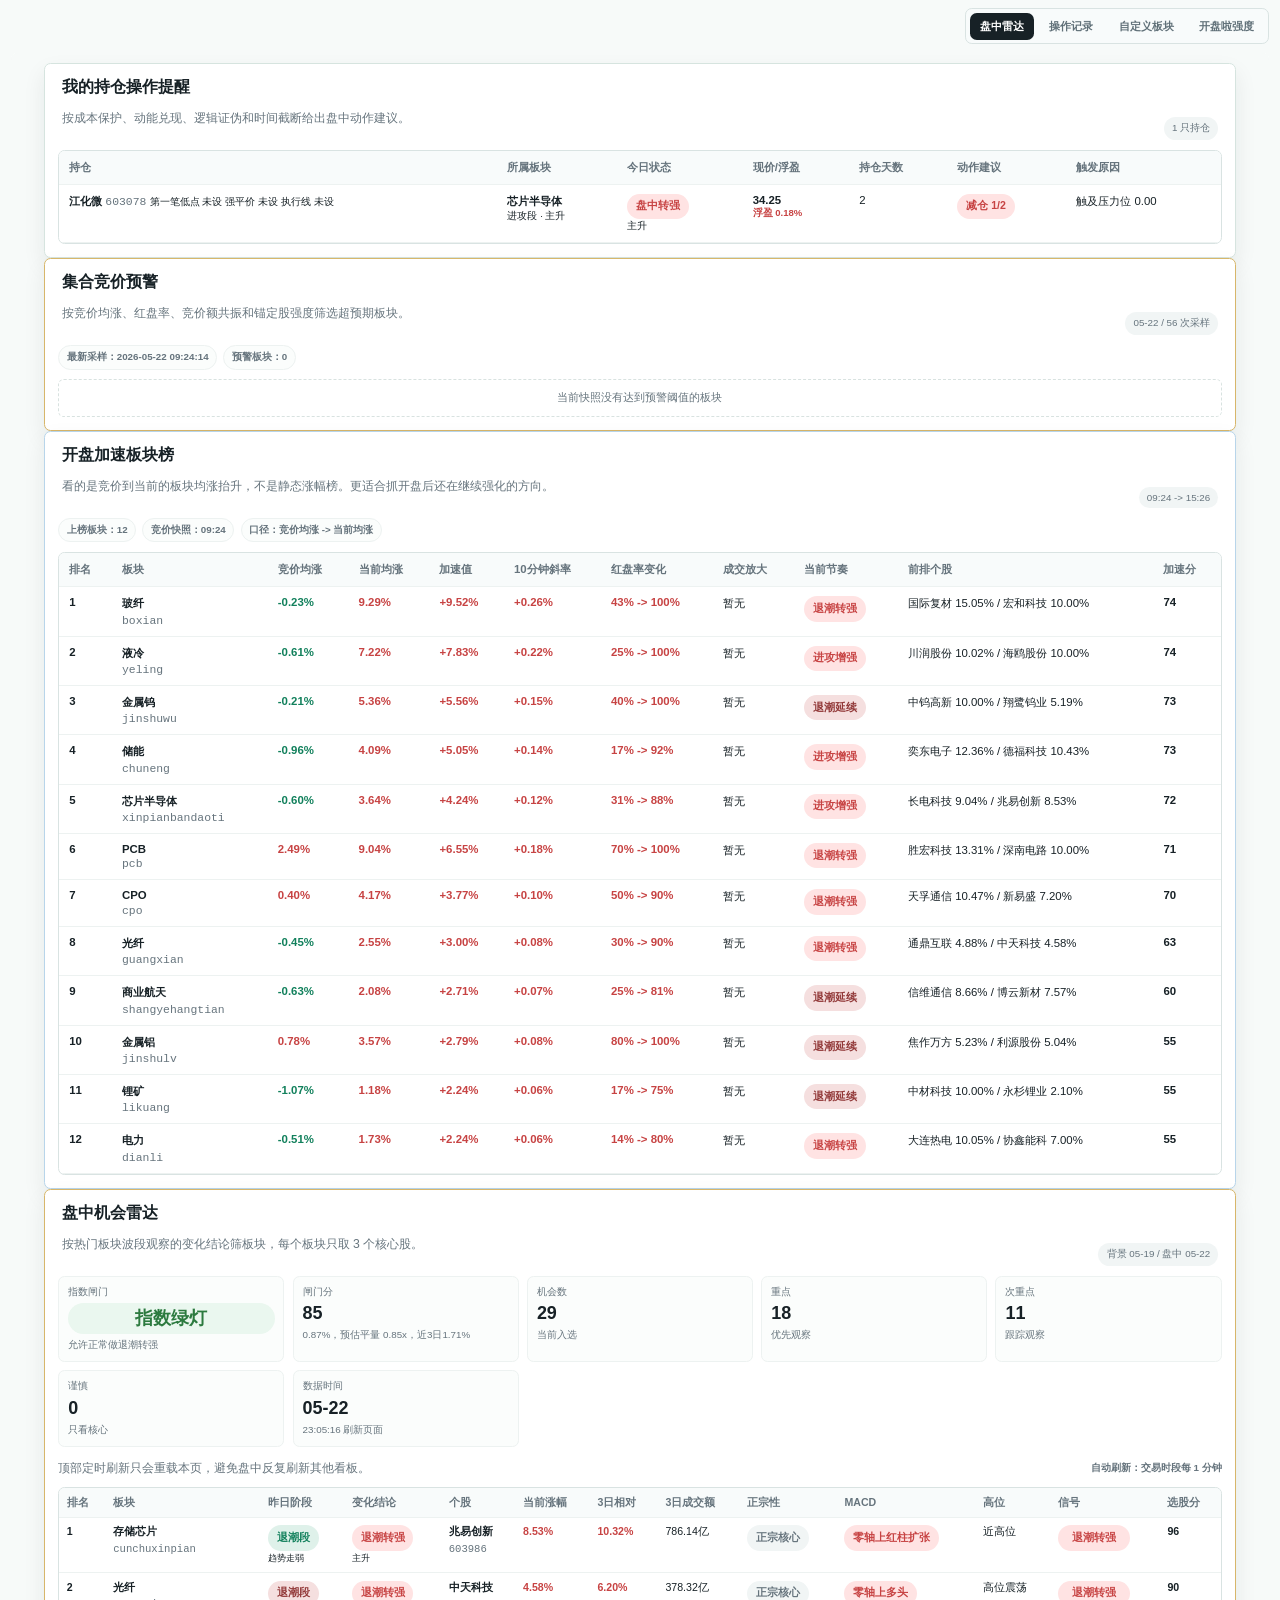
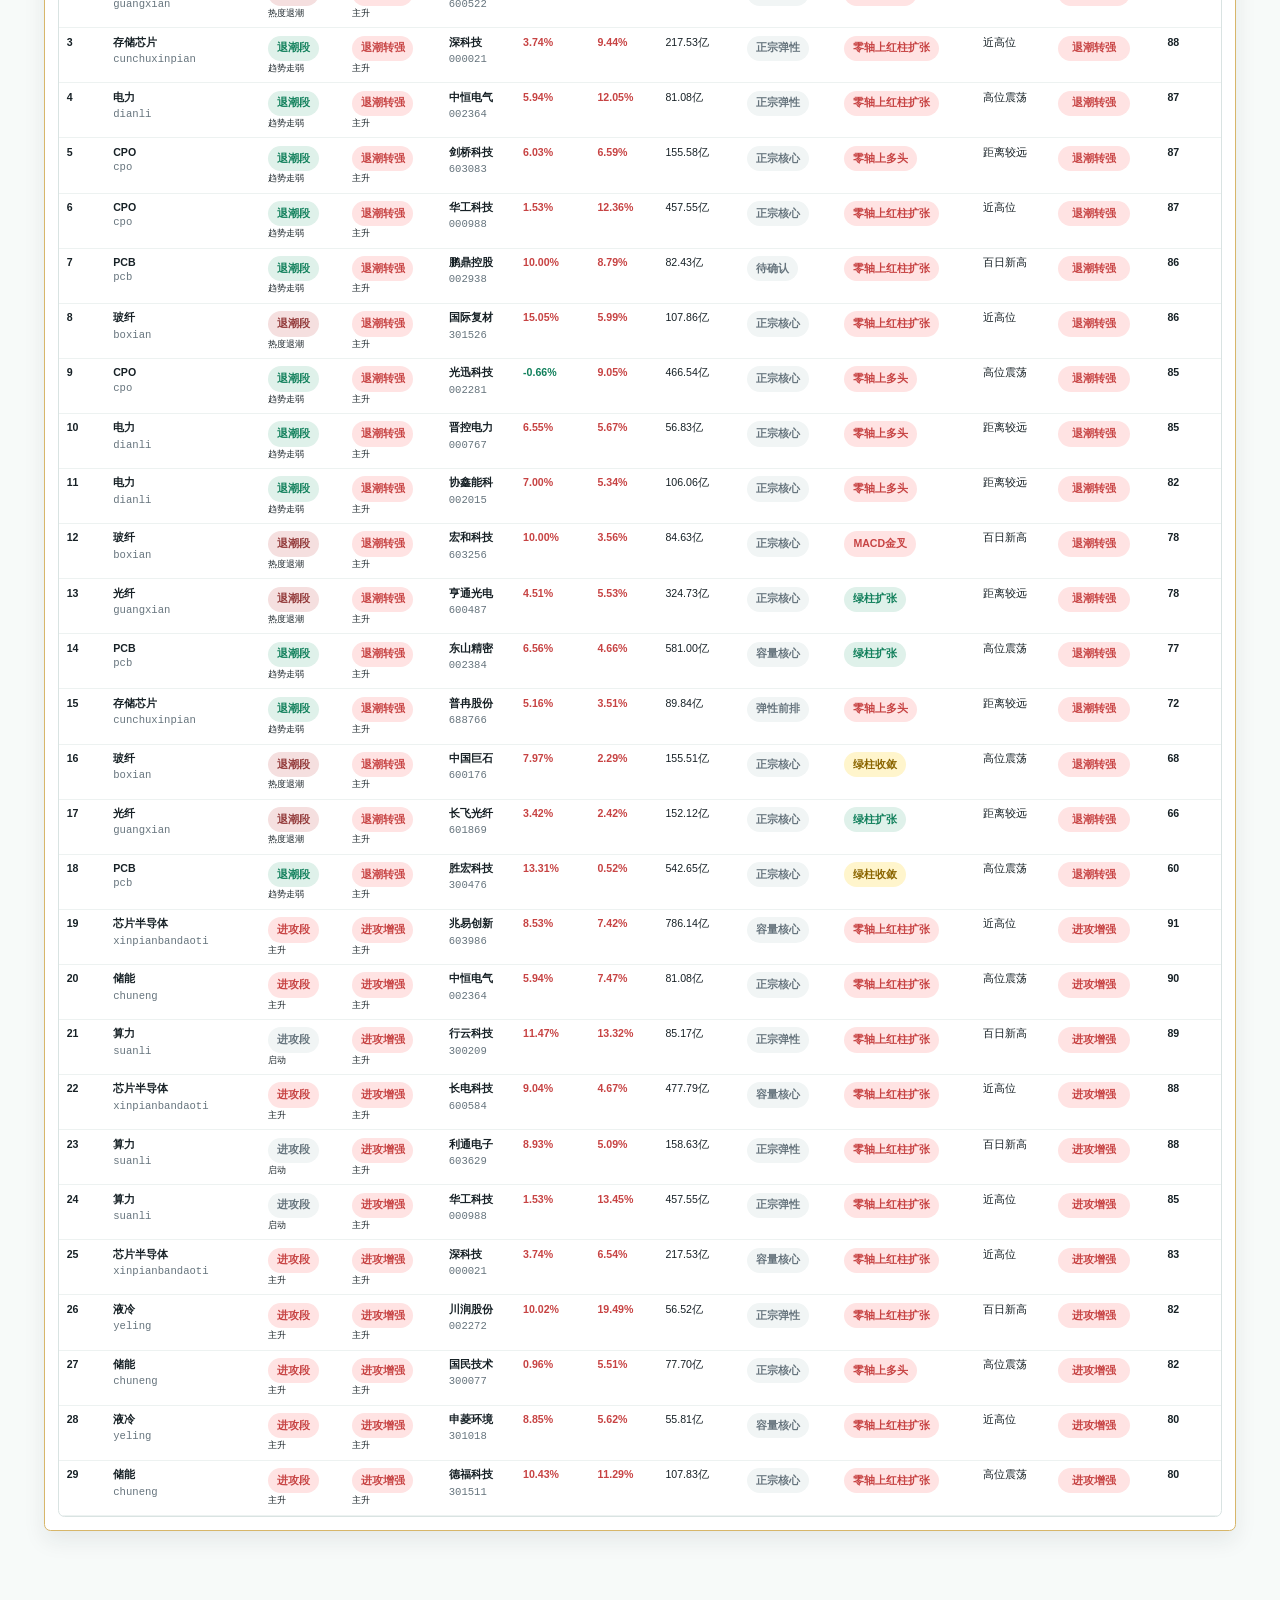
==== web/index.html @ 6c96b7da "Update dashboard data and UI" ====
﻿<!doctype html>
<html lang="zh-CN">
  <head>
    <meta charset="utf-8">
    <meta name="viewport" content="width=device-width, initial-scale=1">
    <title>题材数据看板</title>
    <link rel="stylesheet" href="./tabs.css">
  </head>
  <body>
    <main class="shell">
      <header class="top-switcher" aria-label="数据源切换">
        <nav class="tabs" aria-label="数据源切换">
          <button class="tab active" data-target="intraday">盘中雷达</button>
          <button class="tab" data-target="trades">操作记录</button>
          <button class="tab" data-target="custom">自定义板块</button>
          <button class="tab" data-target="kpl">开盘啦强度</button>
        </nav>
      </header>

      <section class="panel active" id="panel-intraday">
        <iframe title="盘中雷达" src="./intraday.html?v=20260520-stock-pick-v1"></iframe>
      </section>

      <section class="panel" id="panel-trades">
        <iframe title="操作记录" src="./trades.html?v=20260518-buy-reason-only-v1"></iframe>
      </section>

      <section class="panel" id="panel-custom">
        <iframe title="自定义板块" src="./custom.html?v=20260522-resonance-fast-link-v1"></iframe>
      </section>

      <section class="panel" id="panel-kpl">
        <iframe title="开盘啦强度" src="./kpl.html"></iframe>
      </section>
    </main>

    <script src="./tabs.js?v=20260520-stock-pick-v1" type="module"></script>
  </body>
</html>
---- web/tabs.css ----
:root {
  color-scheme: light;
  --ink: #172126;
  --muted: #607078;
  --line: #d9e3e2;
  --paper: #f7faf9;
  --panel: #ffffff;
  --active: #172126;
  --shadow: 0 12px 28px rgba(23, 33, 38, 0.08);
}

* {
  box-sizing: border-box;
}

html {
  zoom: 0.85;
}

body {
  margin: 0;
  background: var(--paper);
  color: var(--ink);
  font-family: "Microsoft YaHei", "PingFang SC", Arial, sans-serif;
  font-size: 14px;
  letter-spacing: 0;
}

.shell {
  width: min(1480px, calc(100% - 24px));
  margin: 0 auto;
  padding: 8px 0 12px;
}

.top-switcher {
  display: flex;
  justify-content: flex-end;
  padding: 2px 0;
}

.tabs {
  display: flex;
  gap: 6px;
  padding: 4px;
  border: 1px solid var(--line);
  border-radius: 8px;
  background: #f8fbfb;
}

.tab {
  min-height: 32px;
  border: 0;
  border-radius: 8px;
  background: transparent;
  color: var(--muted);
  font: inherit;
  font-weight: 700;
  font-size: 13px;
  padding: 6px 12px;
  cursor: pointer;
}

.tab.active {
  background: var(--active);
  color: #ffffff;
}

.panel {
  display: none;
  margin-top: 8px;
  min-height: 0;
}

.panel.active {
  display: block;
}

iframe {
  display: block;
  width: 100%;
  height: 600px;
  border: 0;
  border-radius: 8px;
  background: var(--paper);
}

@media (max-width: 760px) {
  .top-switcher { justify-content: stretch; }

  .tabs {
    display: grid;
    grid-template-columns: 1fr;
  }
}
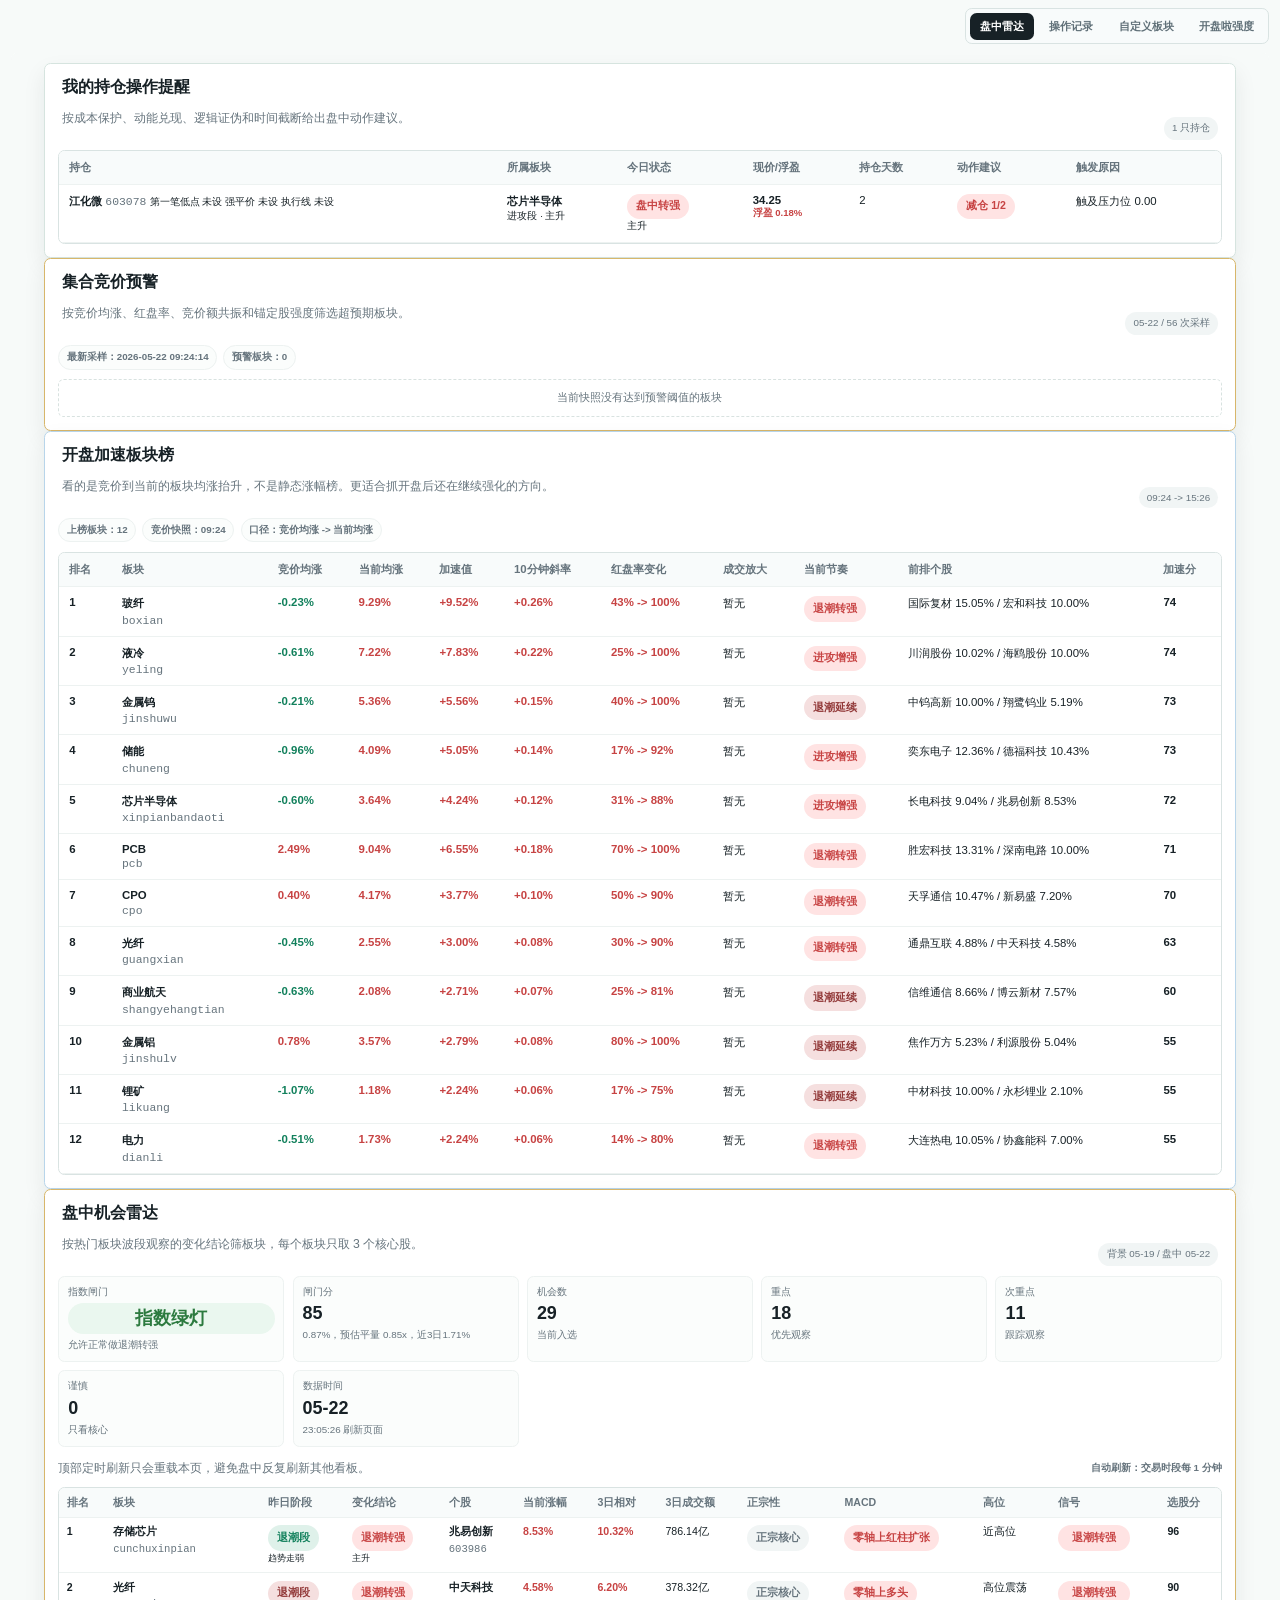
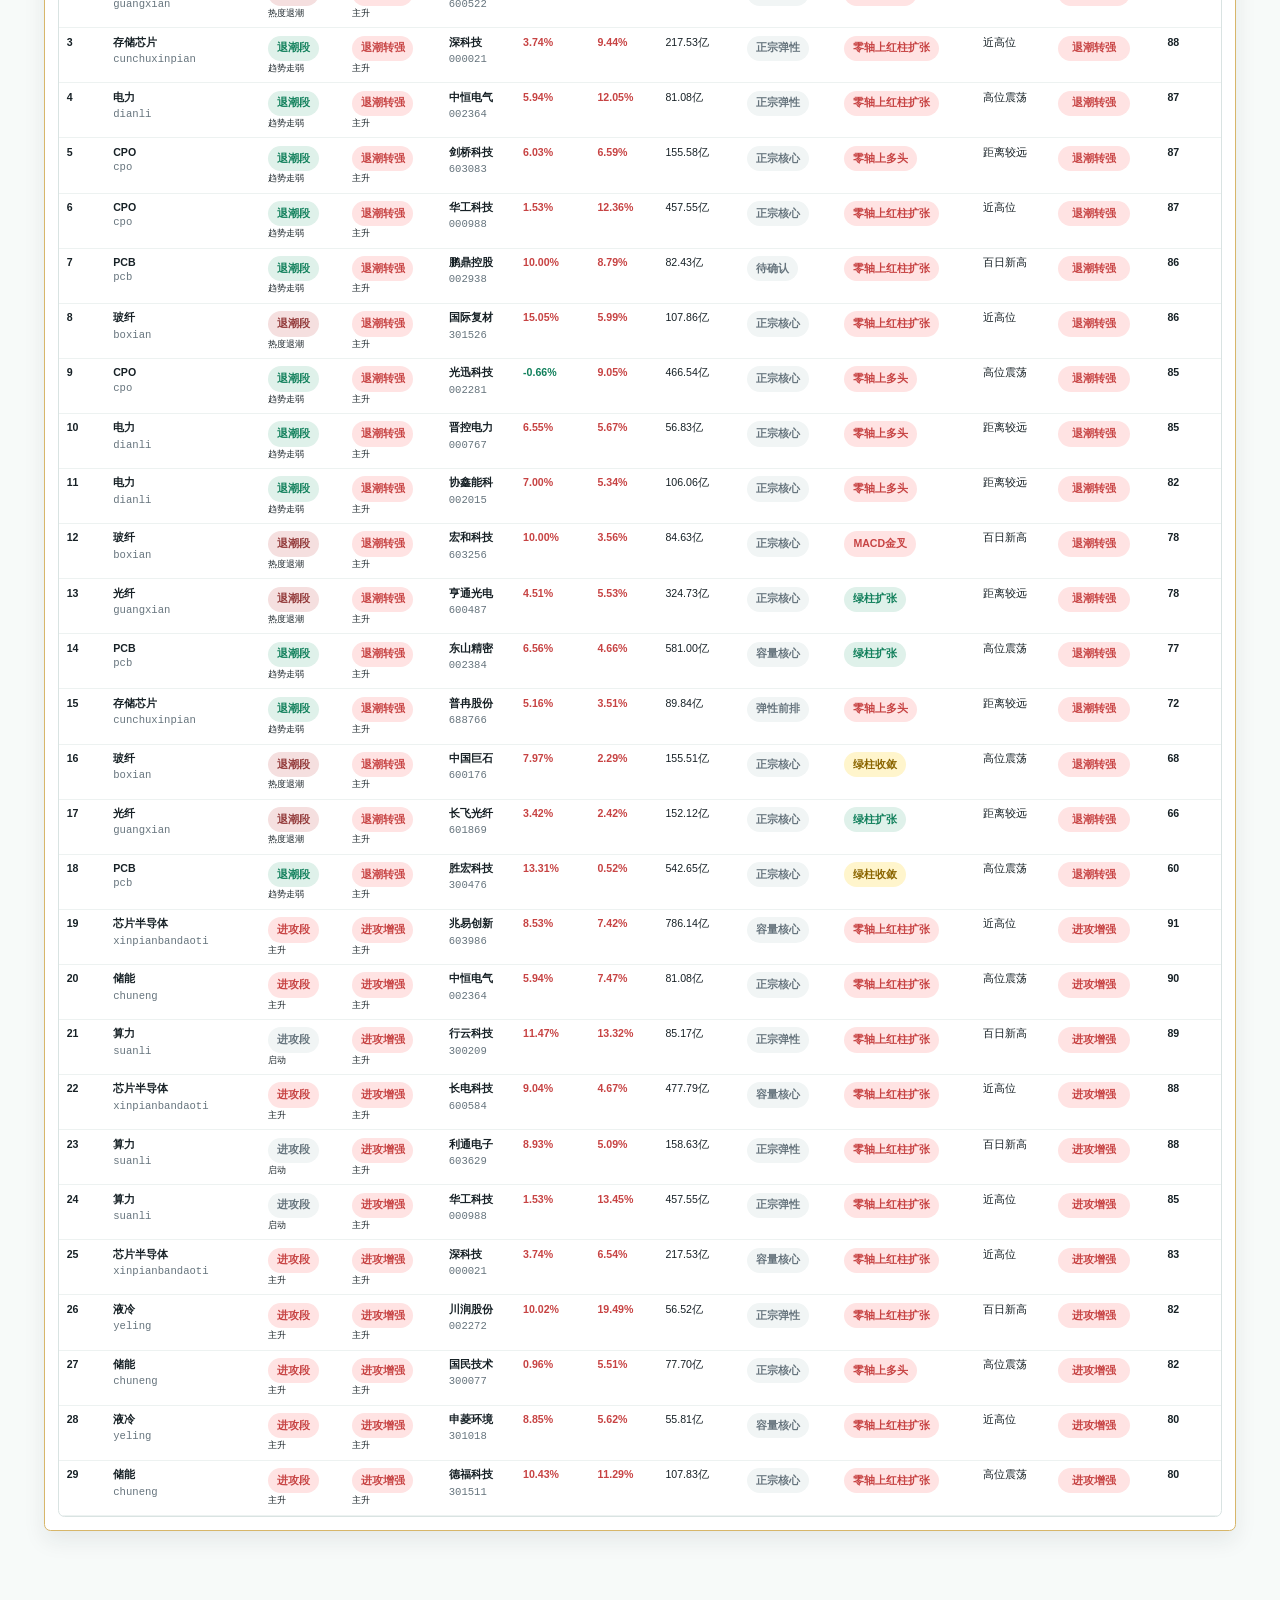
==== commit 1d72a27d: "Configure resonance highlight date" ====
--- a/web/index.html
+++ b/web/index.html
@@ -26,7 +26,7 @@
       </section>
 
       <section class="panel" id="panel-custom">
-        <iframe title="自定义板块" src="./custom.html?v=20260522-resonance-fast-link-v1"></iframe>
+        <iframe title="自定义板块" src="./custom.html?v=20260525-selected-date-highlight-v1"></iframe>
       </section>
 
       <section class="panel" id="panel-kpl">
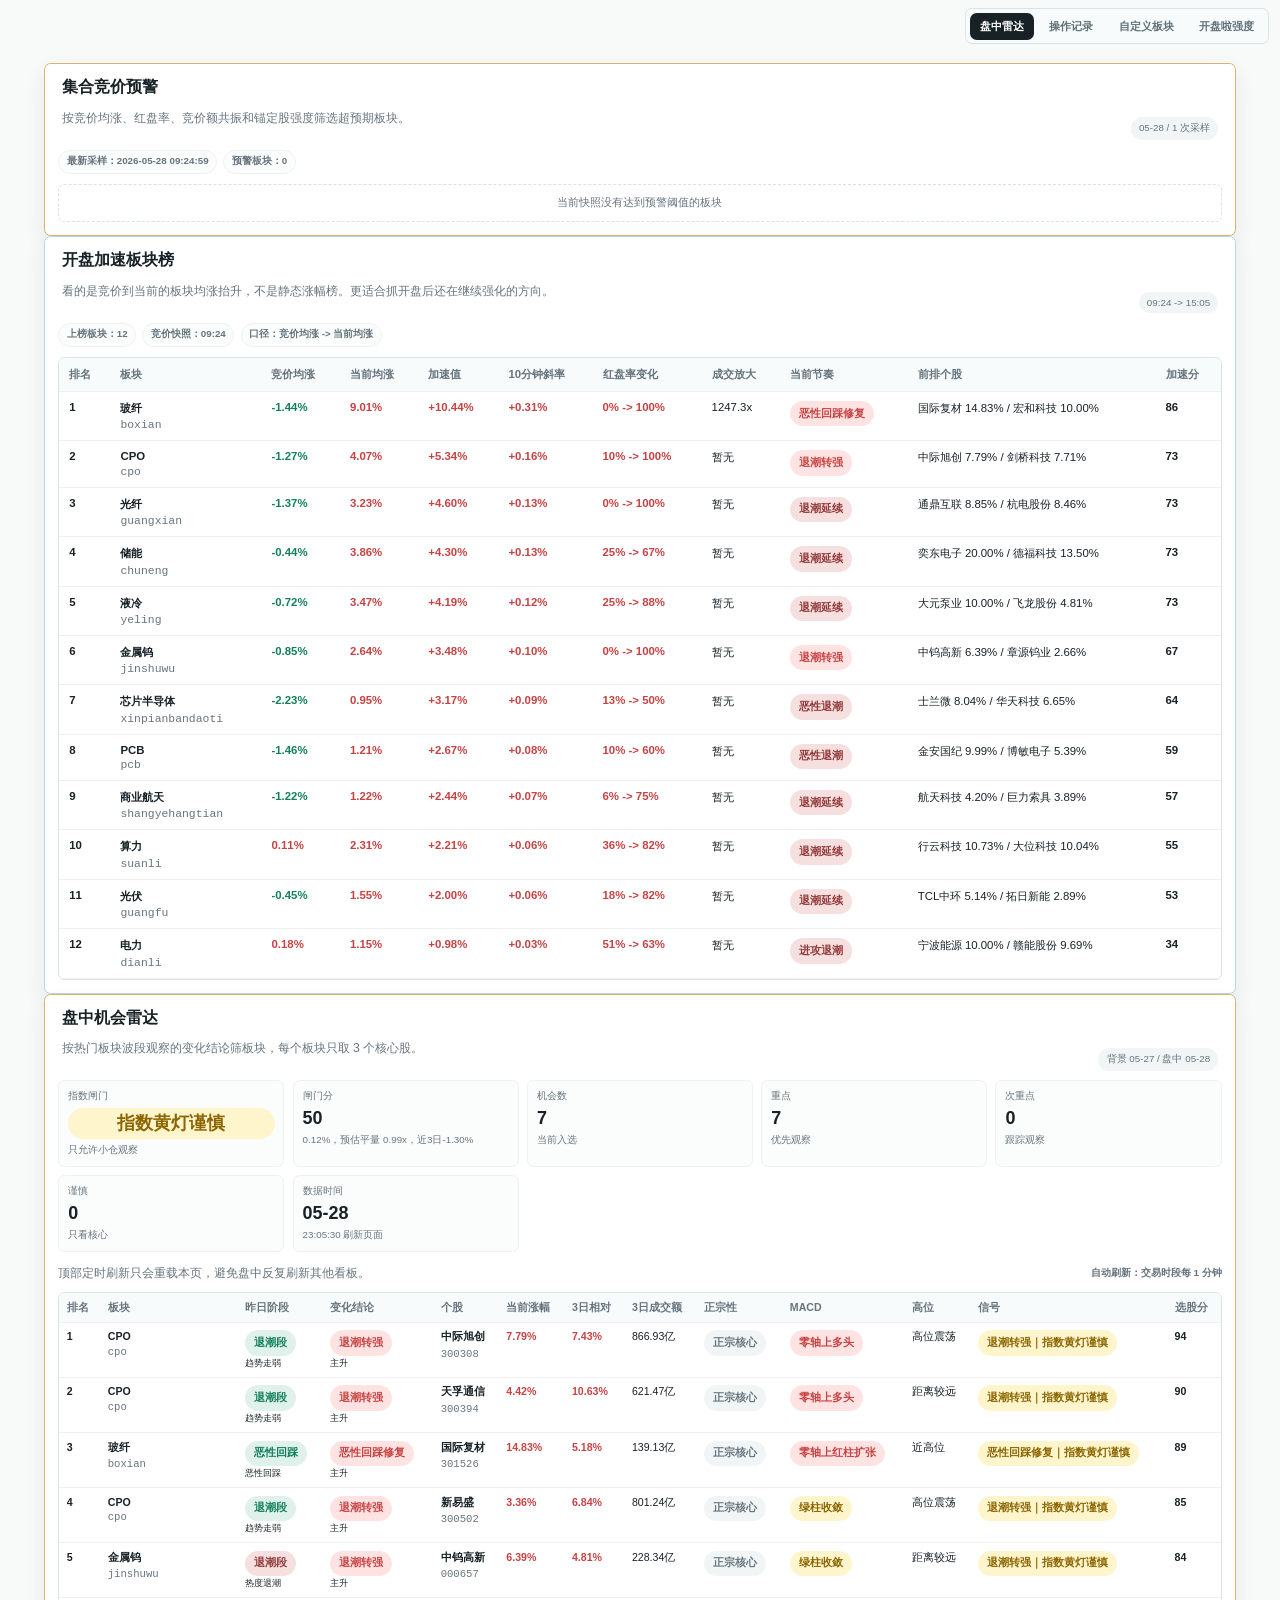
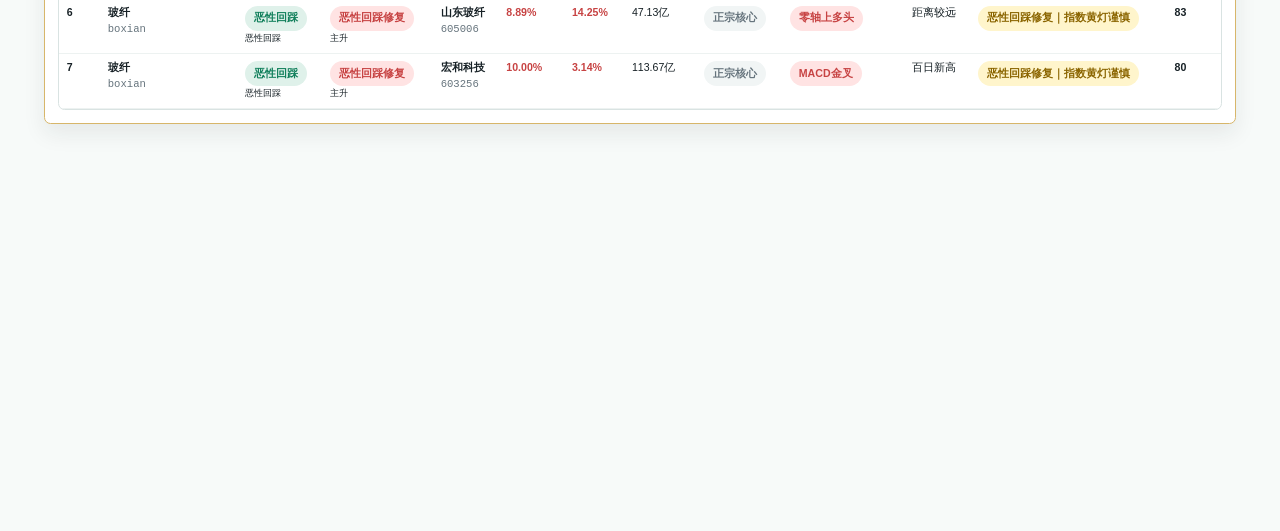
==== commit 0d4ae586: "Update dashboard data and trade records" ====
--- a/web/index.html
+++ b/web/index.html
@@ -22,7 +22,7 @@
       </section>
 
       <section class="panel" id="panel-trades">
-        <iframe title="操作记录" src="./trades.html?v=20260518-buy-reason-only-v1"></iframe>
+        <iframe title="操作记录" src="./trades.html?v=20260527-ledger-v1"></iframe>
       </section>
 
       <section class="panel" id="panel-custom">
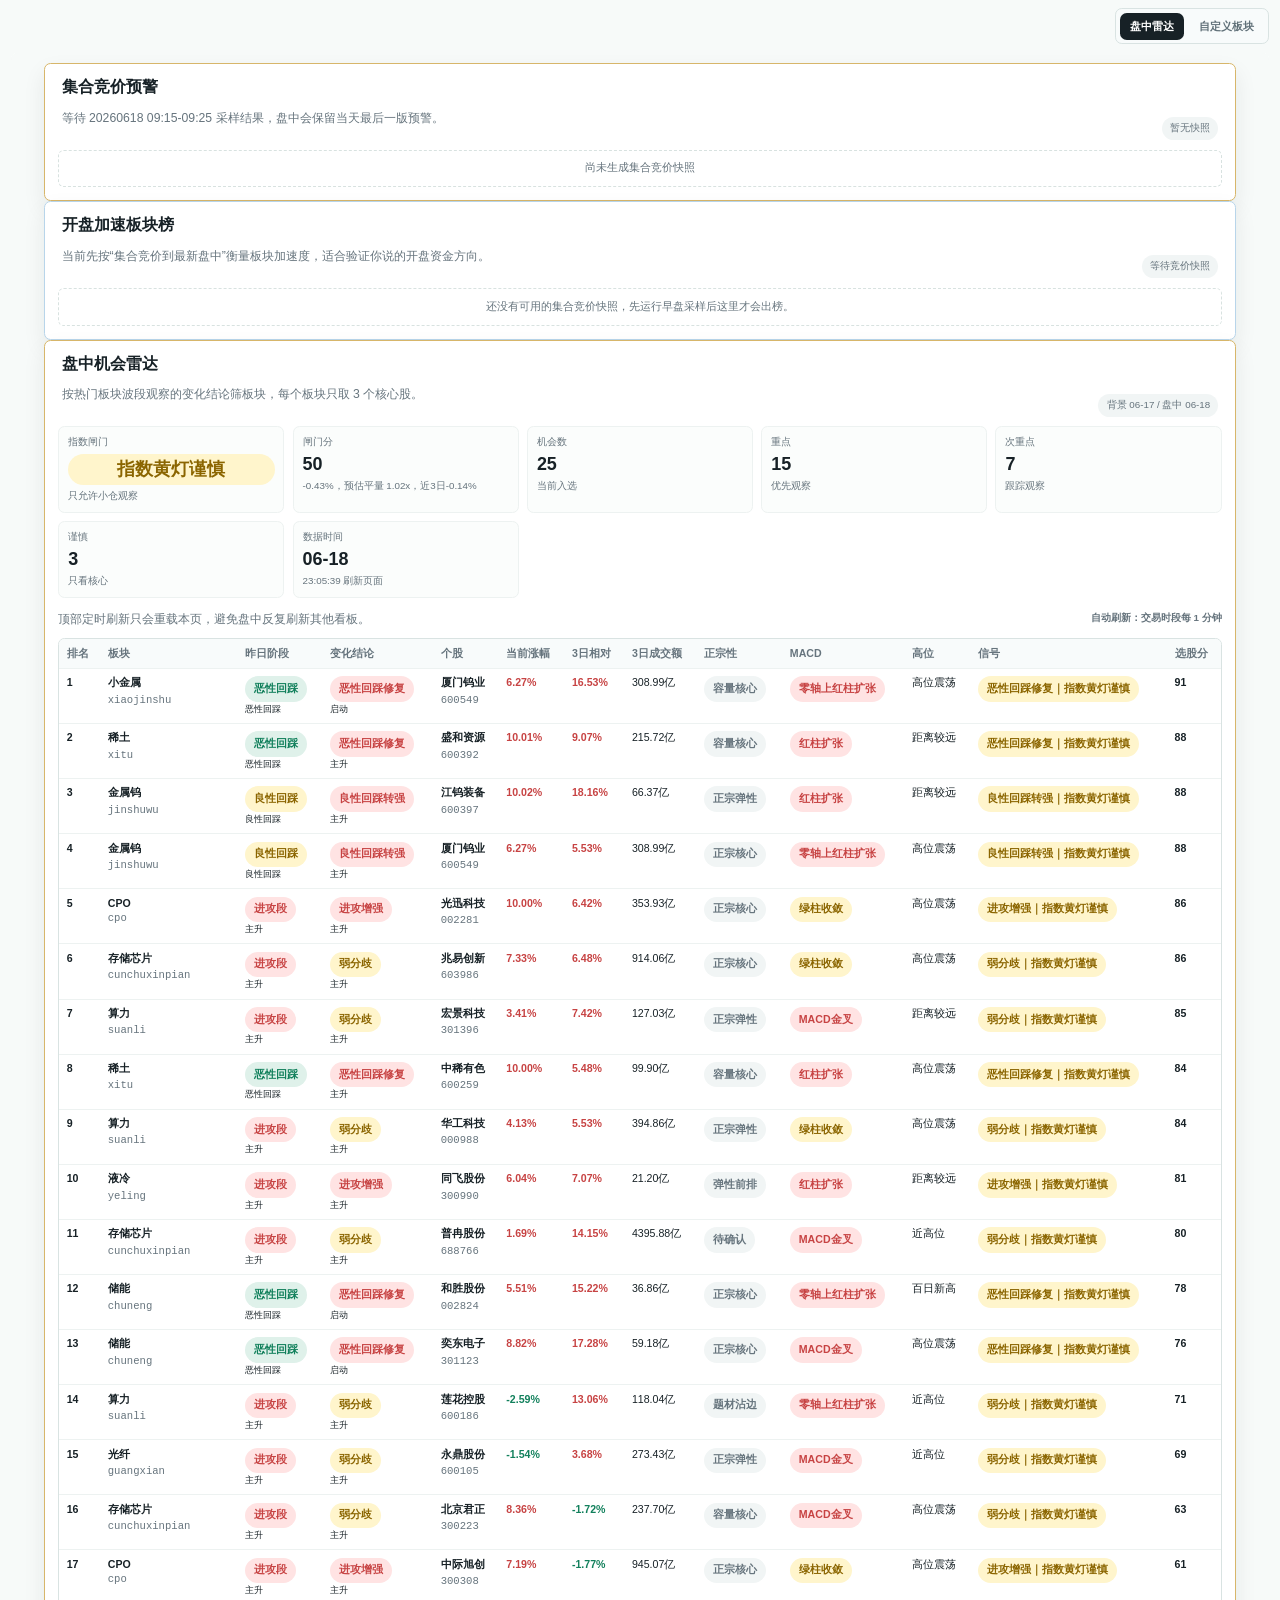
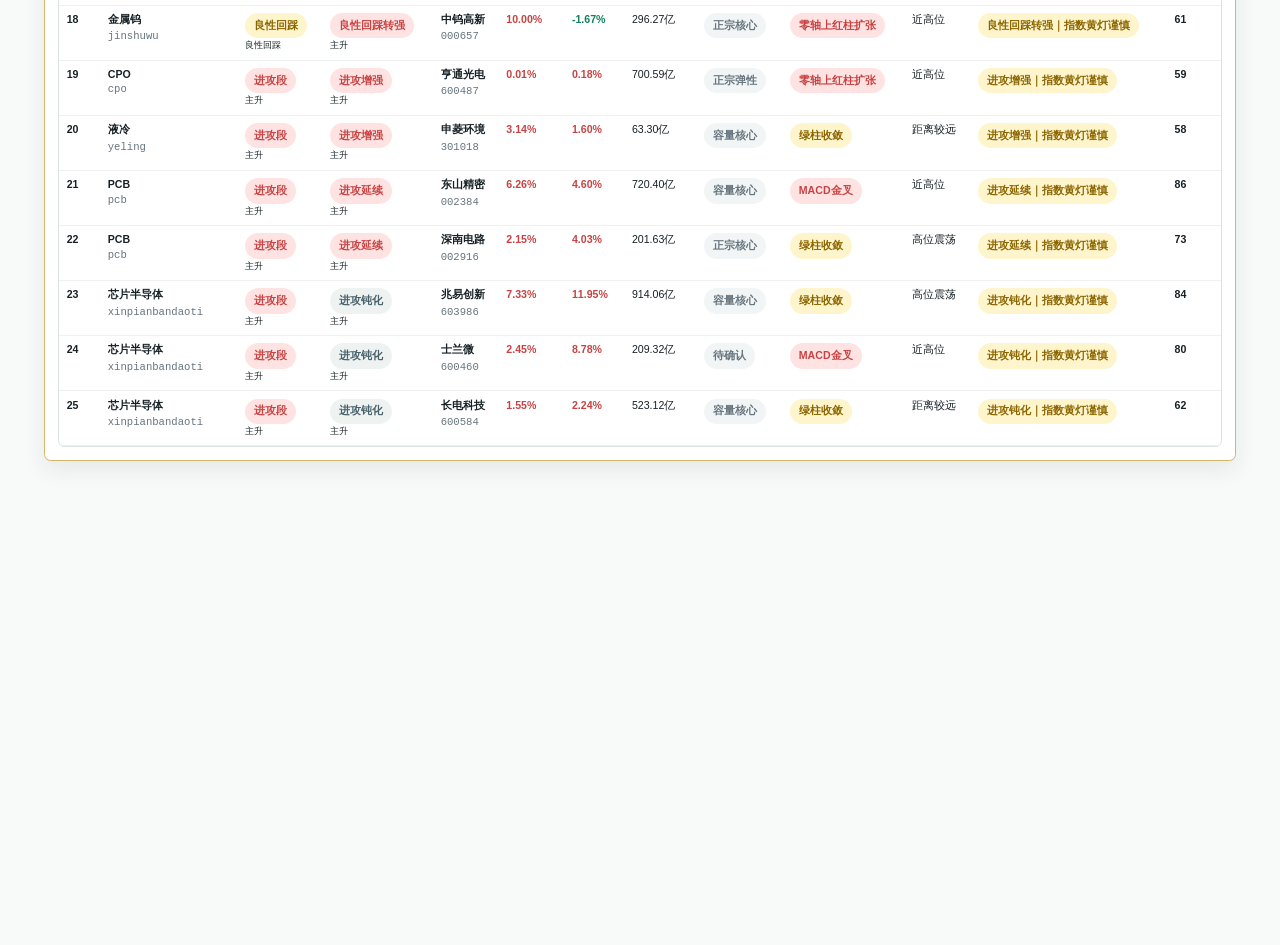
==== commit 49c5d76e: "Update dashboard index data and resonance view" ====
--- a/web/index.html
+++ b/web/index.html
@@ -11,9 +11,7 @@
       <header class="top-switcher" aria-label="数据源切换">
         <nav class="tabs" aria-label="数据源切换">
           <button class="tab active" data-target="intraday">盘中雷达</button>
-          <button class="tab" data-target="trades">操作记录</button>
           <button class="tab" data-target="custom">自定义板块</button>
-          <button class="tab" data-target="kpl">开盘啦强度</button>
         </nav>
       </header>
 
@@ -21,17 +19,10 @@
         <iframe title="盘中雷达" src="./intraday.html?v=20260520-stock-pick-v1"></iframe>
       </section>
 
-      <section class="panel" id="panel-trades">
-        <iframe title="操作记录" src="./trades.html?v=20260527-ledger-v1"></iframe>
-      </section>
-
       <section class="panel" id="panel-custom">
         <iframe title="自定义板块" src="./custom.html?v=20260525-selected-date-highlight-v1"></iframe>
       </section>
 
-      <section class="panel" id="panel-kpl">
-        <iframe title="开盘啦强度" src="./kpl.html"></iframe>
-      </section>
     </main>
 
     <script src="./tabs.js?v=20260520-stock-pick-v1" type="module"></script>
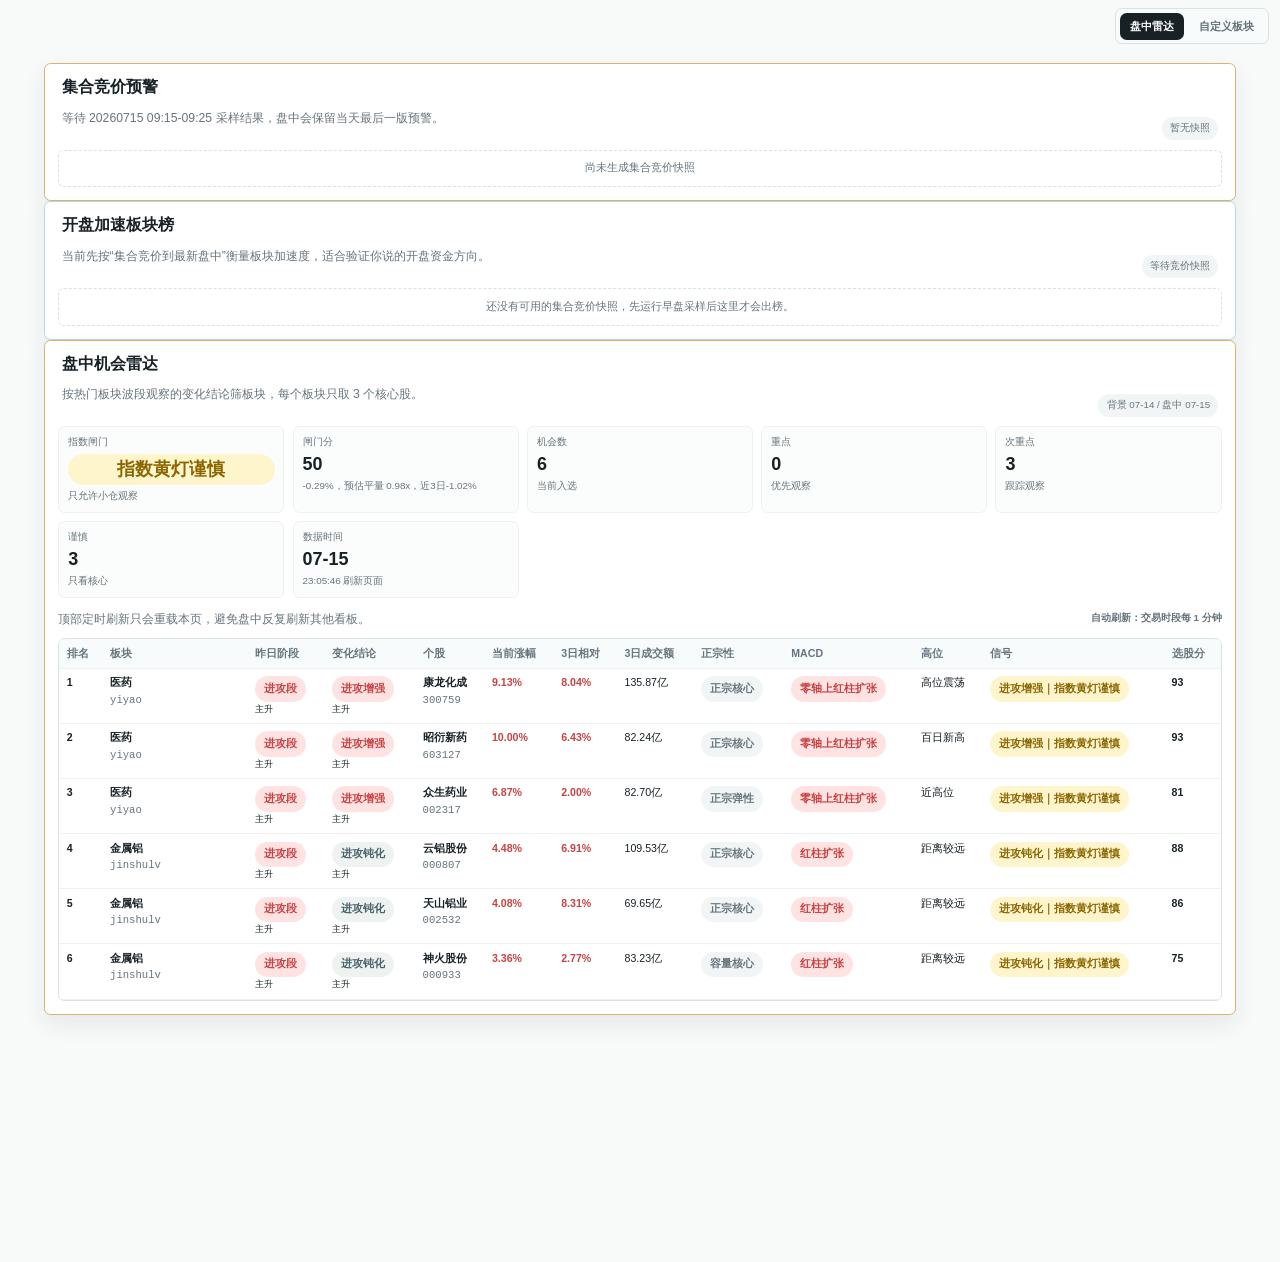
==== commit bbe525f4: "重构板块数据与资金流分析" ====
--- a/web/index.html
+++ b/web/index.html
@@ -20,7 +20,7 @@
       </section>
 
       <section class="panel" id="panel-custom">
-        <iframe title="自定义板块" src="./custom.html?v=20260525-selected-date-highlight-v1"></iframe>
+        <iframe title="自定义板块" data-src="./custom.html?v=20260525-selected-date-highlight-v1"></iframe>
       </section>
 
     </main>
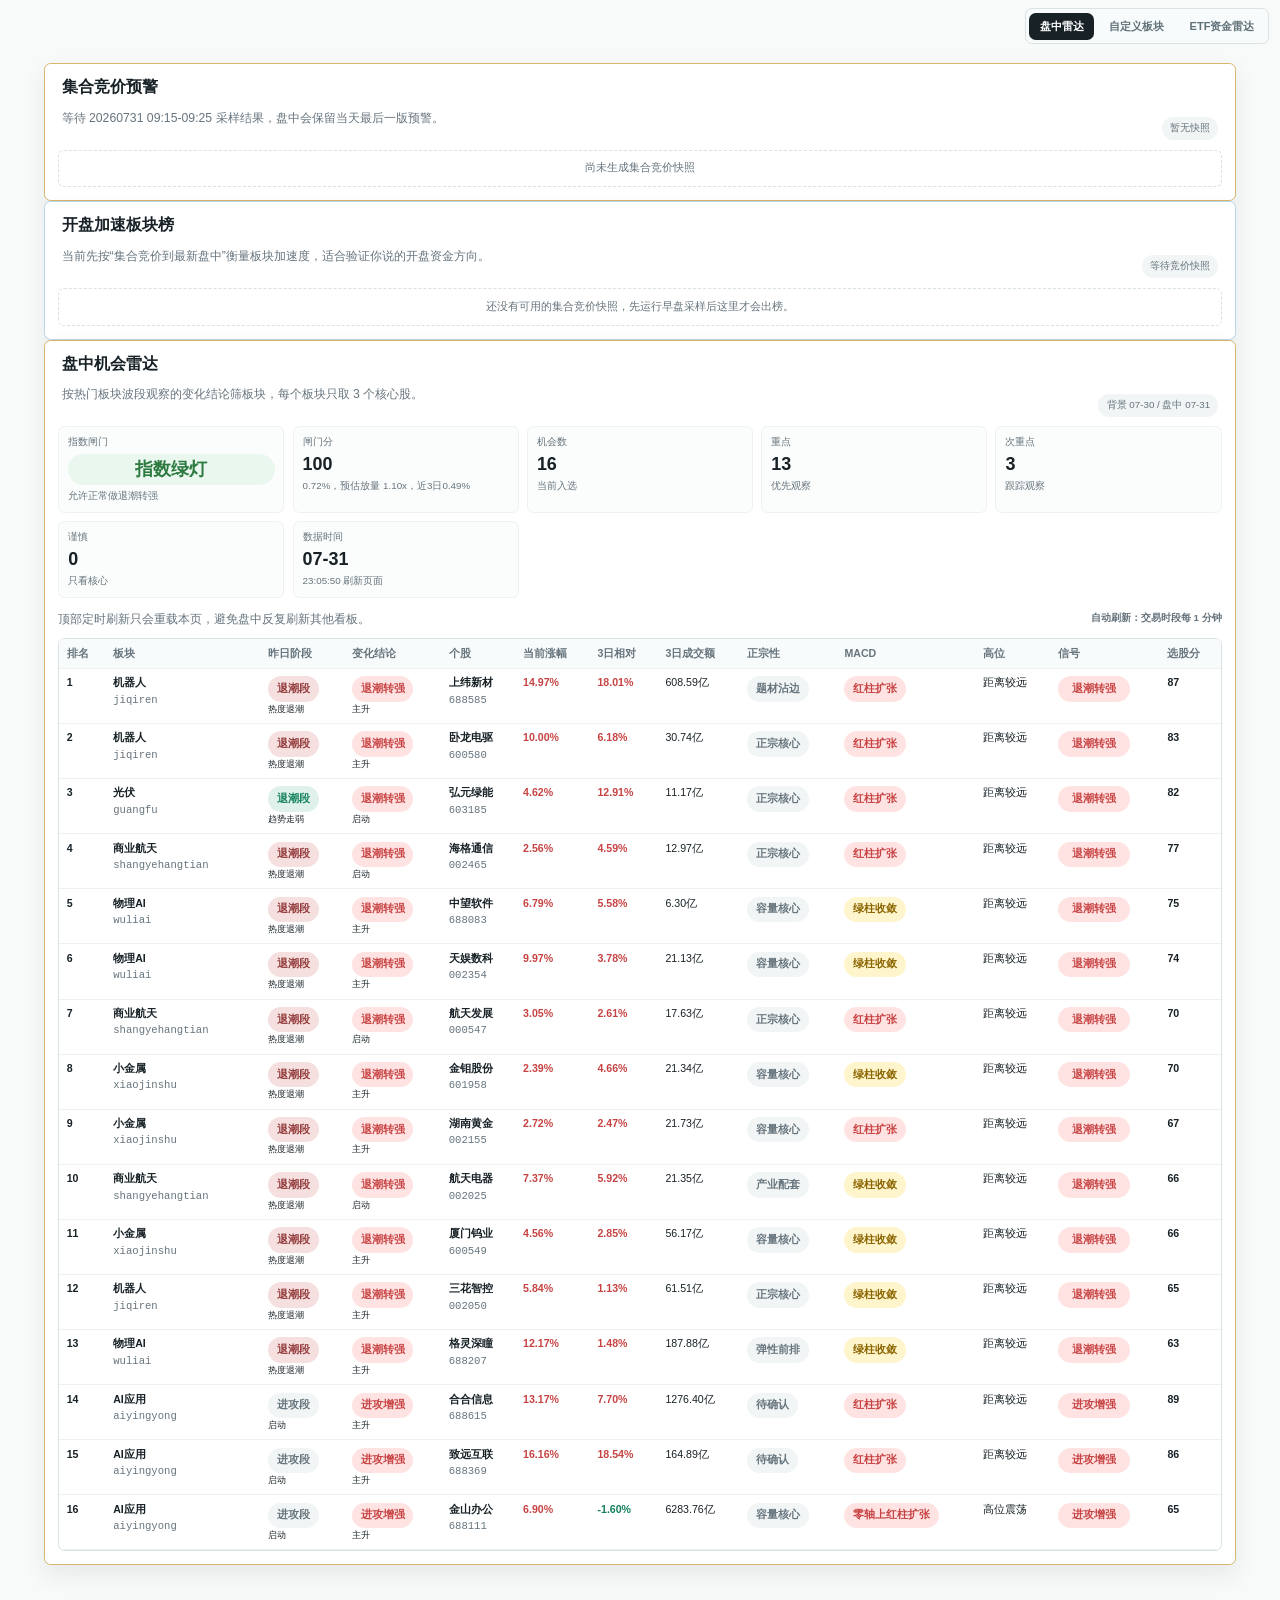
==== commit ce4a2890: "feat: add ETF fund flow radar page" ====
--- a/web/index.html
+++ b/web/index.html
@@ -12,6 +12,7 @@
         <nav class="tabs" aria-label="数据源切换">
           <button class="tab active" data-target="intraday">盘中雷达</button>
           <button class="tab" data-target="custom">自定义板块</button>
+          <button class="tab" data-target="etf">ETF资金雷达</button>
         </nav>
       </header>
 
@@ -23,6 +24,10 @@
         <iframe title="自定义板块" data-src="./custom.html?v=20260525-selected-date-highlight-v1"></iframe>
       </section>
 
+      <section class="panel" id="panel-etf">
+        <iframe title="ETF资金雷达" data-src="./etf.html?v=20260731-etf-v1"></iframe>
+      </section>
+
     </main>
 
     <script src="./tabs.js?v=20260520-stock-pick-v1" type="module"></script>
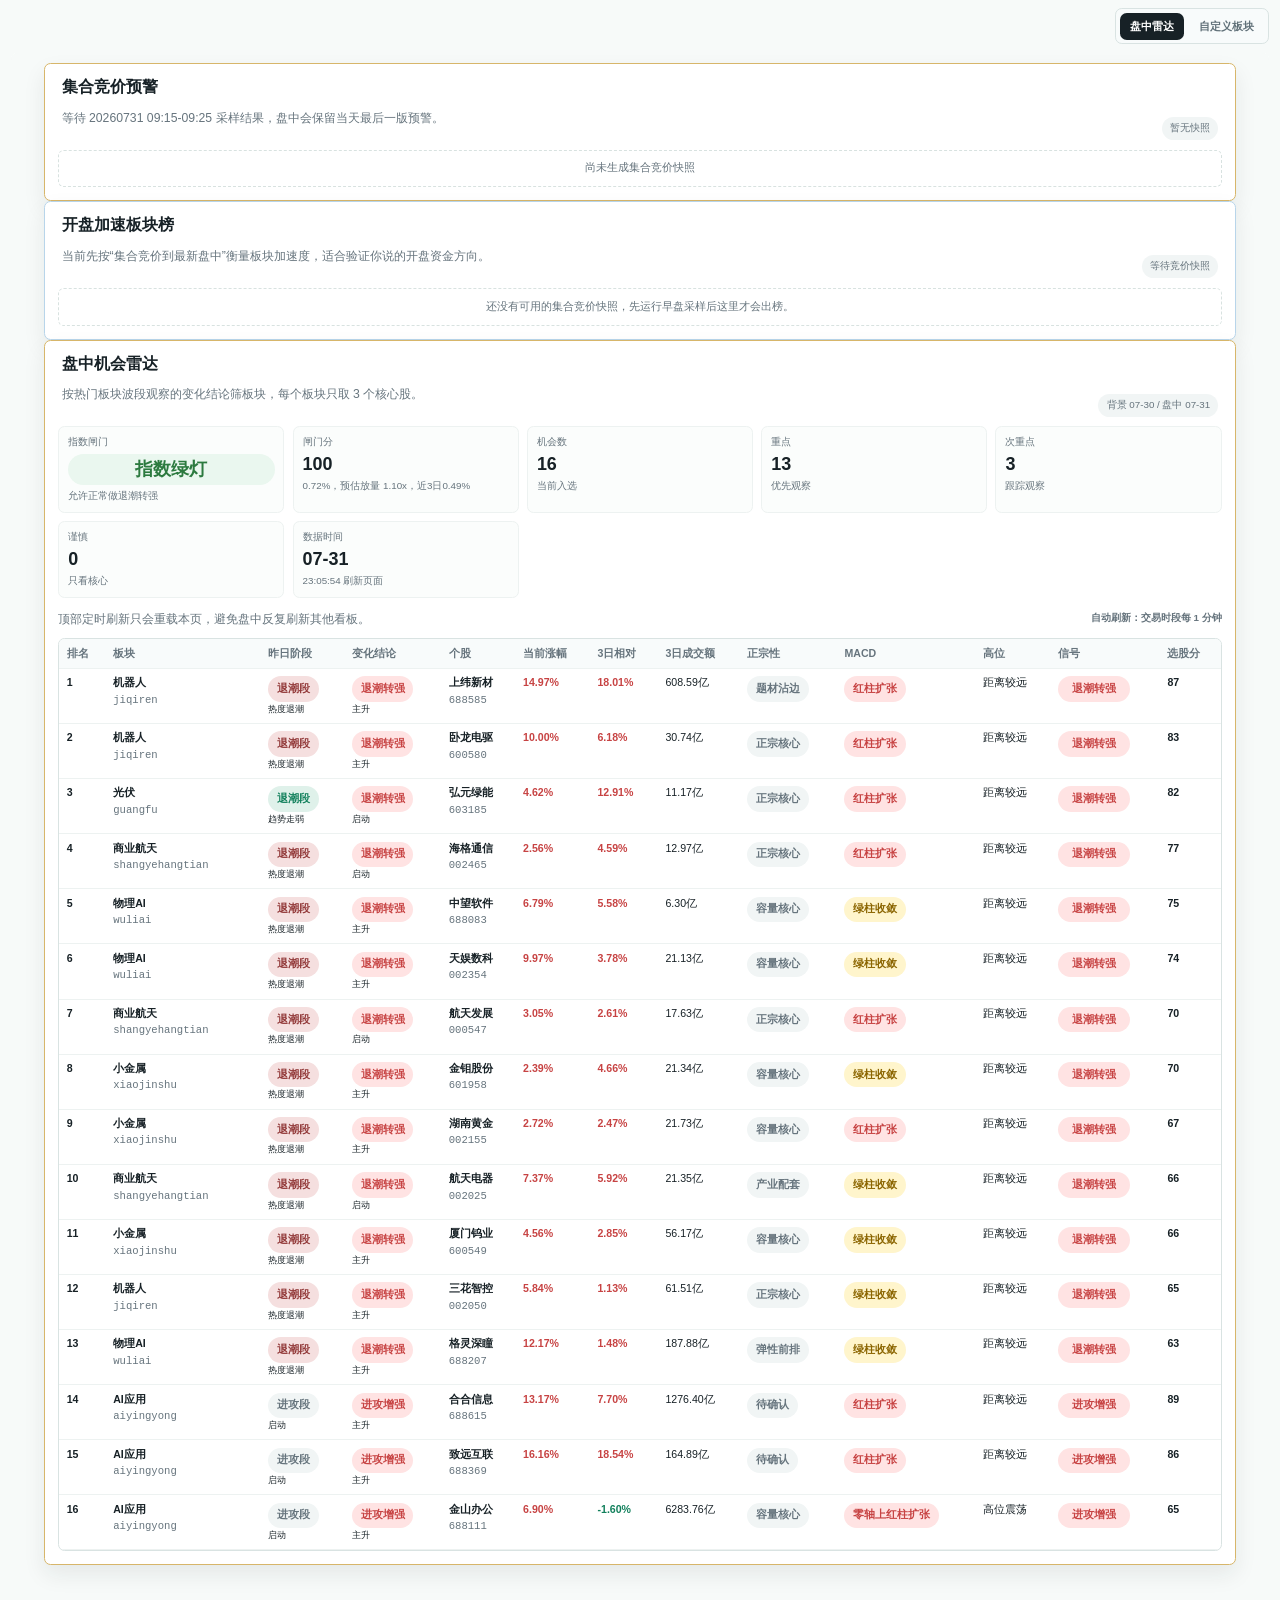
==== commit cc0ab2dc: "remove ETF fund-flow feature" ====
--- a/web/index.html
+++ b/web/index.html
@@ -12,7 +12,6 @@
         <nav class="tabs" aria-label="数据源切换">
           <button class="tab active" data-target="intraday">盘中雷达</button>
           <button class="tab" data-target="custom">自定义板块</button>
-          <button class="tab" data-target="etf">ETF资金雷达</button>
         </nav>
       </header>
 
@@ -24,10 +23,6 @@
         <iframe title="自定义板块" data-src="./custom.html?v=20260525-selected-date-highlight-v1"></iframe>
       </section>
 
-      <section class="panel" id="panel-etf">
-        <iframe title="ETF资金雷达" data-src="./etf.html?v=20260731-etf-v1"></iframe>
-      </section>
-
     </main>
 
     <script src="./tabs.js?v=20260520-stock-pick-v1" type="module"></script>
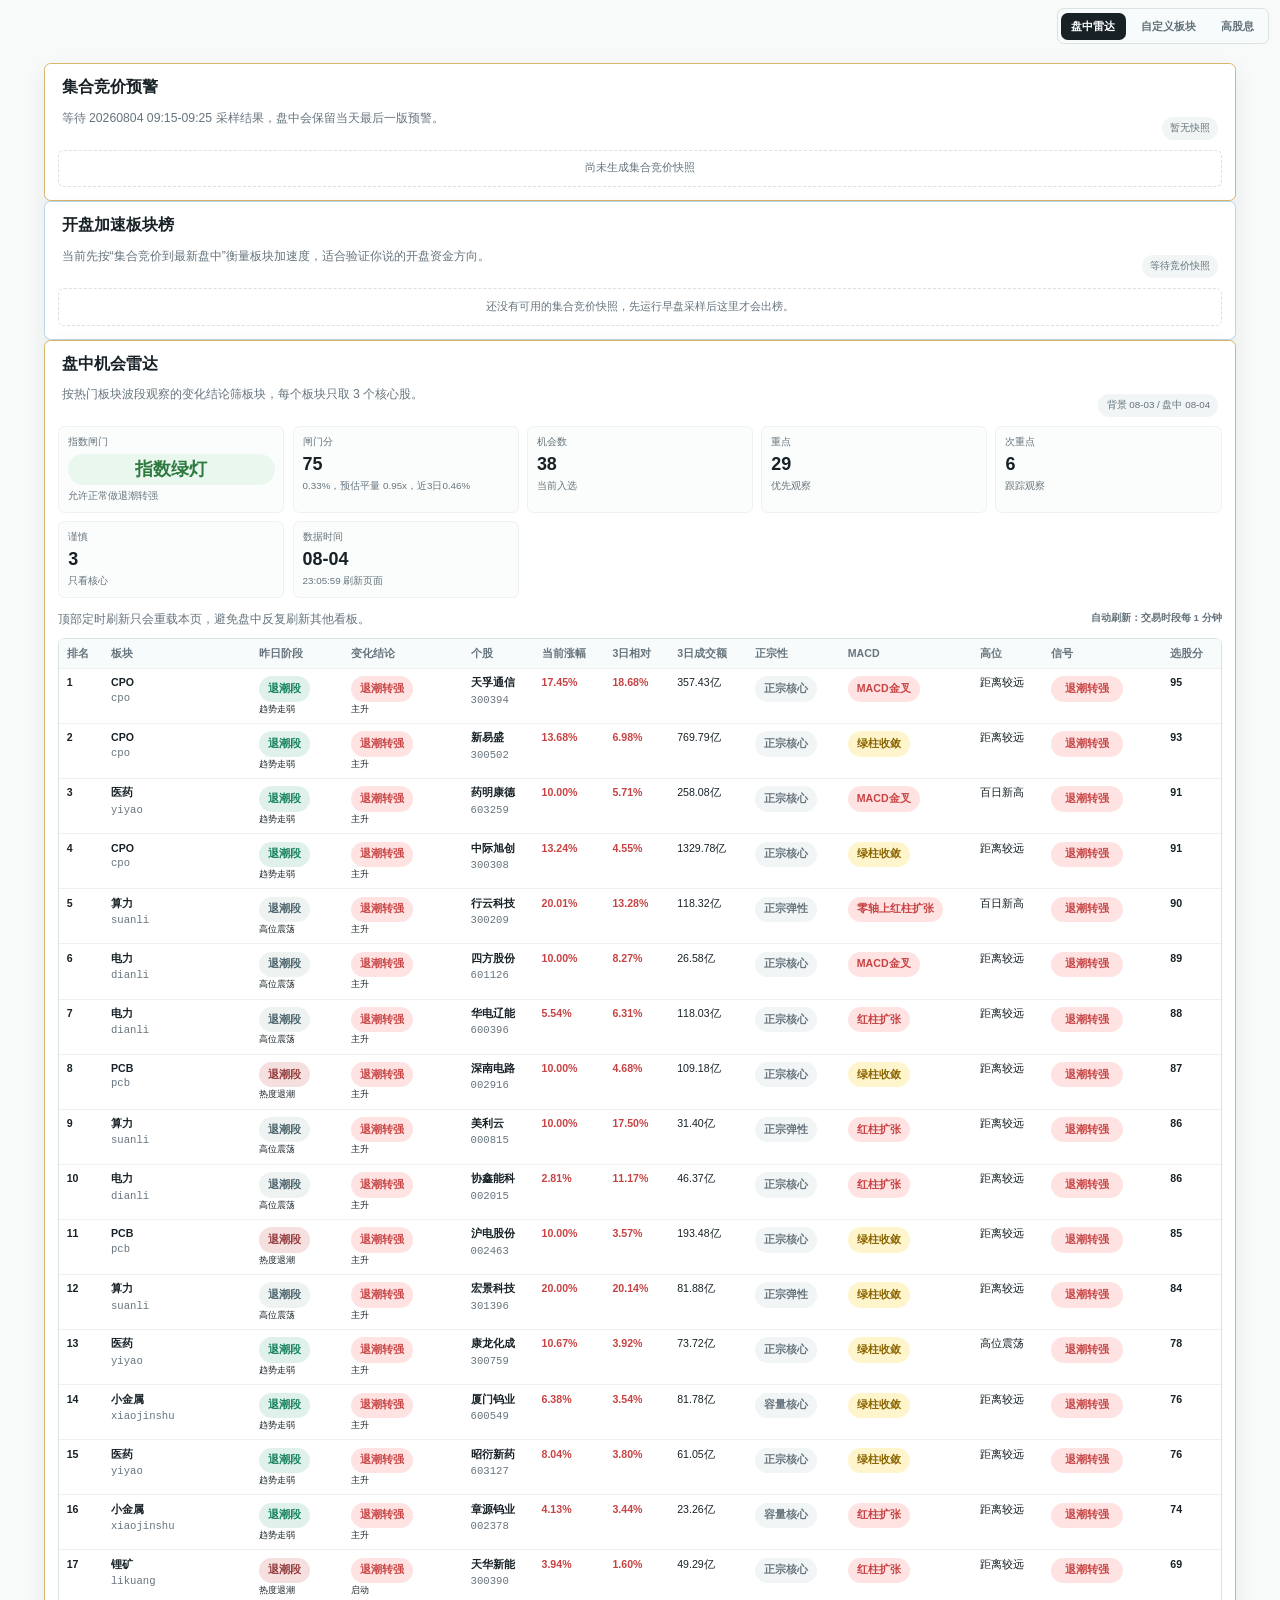
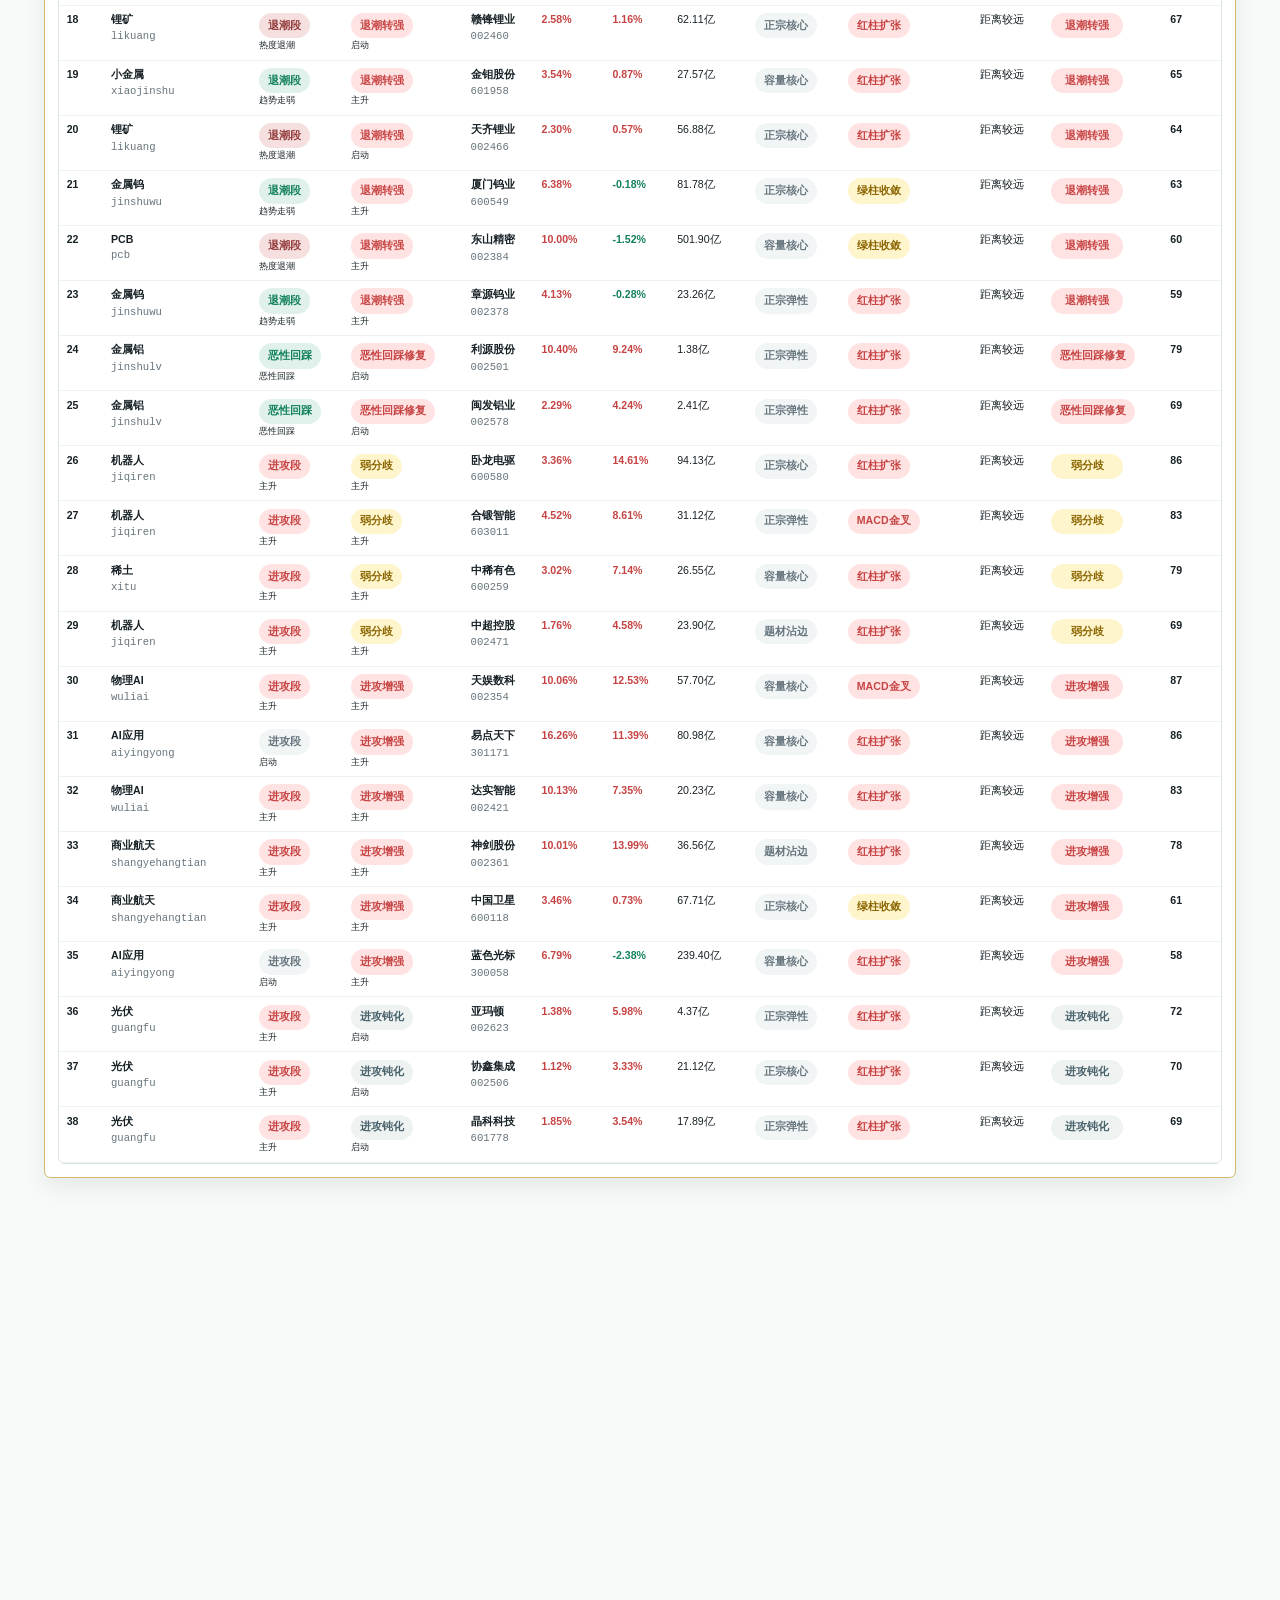
==== commit ea11c319: "feat: add high dividend radar tab" ====
--- a/web/index.html
+++ b/web/index.html
@@ -12,6 +12,7 @@
         <nav class="tabs" aria-label="数据源切换">
           <button class="tab active" data-target="intraday">盘中雷达</button>
           <button class="tab" data-target="custom">自定义板块</button>
+          <button class="tab" data-target="high-dividend">高股息</button>
         </nav>
       </header>
 
@@ -23,6 +24,10 @@
         <iframe title="自定义板块" data-src="./custom.html?v=20260525-selected-date-highlight-v1"></iframe>
       </section>
 
+      <section class="panel" id="panel-high-dividend">
+        <iframe title="高股息雷达" data-src="./high-dividend.html?v=20260804-v1"></iframe>
+      </section>
+
     </main>
 
     <script src="./tabs.js?v=20260520-stock-pick-v1" type="module"></script>
--- a/web/tabs.css
+++ b/web/tabs.css
@@ -89,6 +89,7 @@
 
   .tabs {
     display: grid;
-    grid-template-columns: 1fr;
+    grid-template-columns: repeat(3, 1fr);
+    width: 100%;
   }
 }
